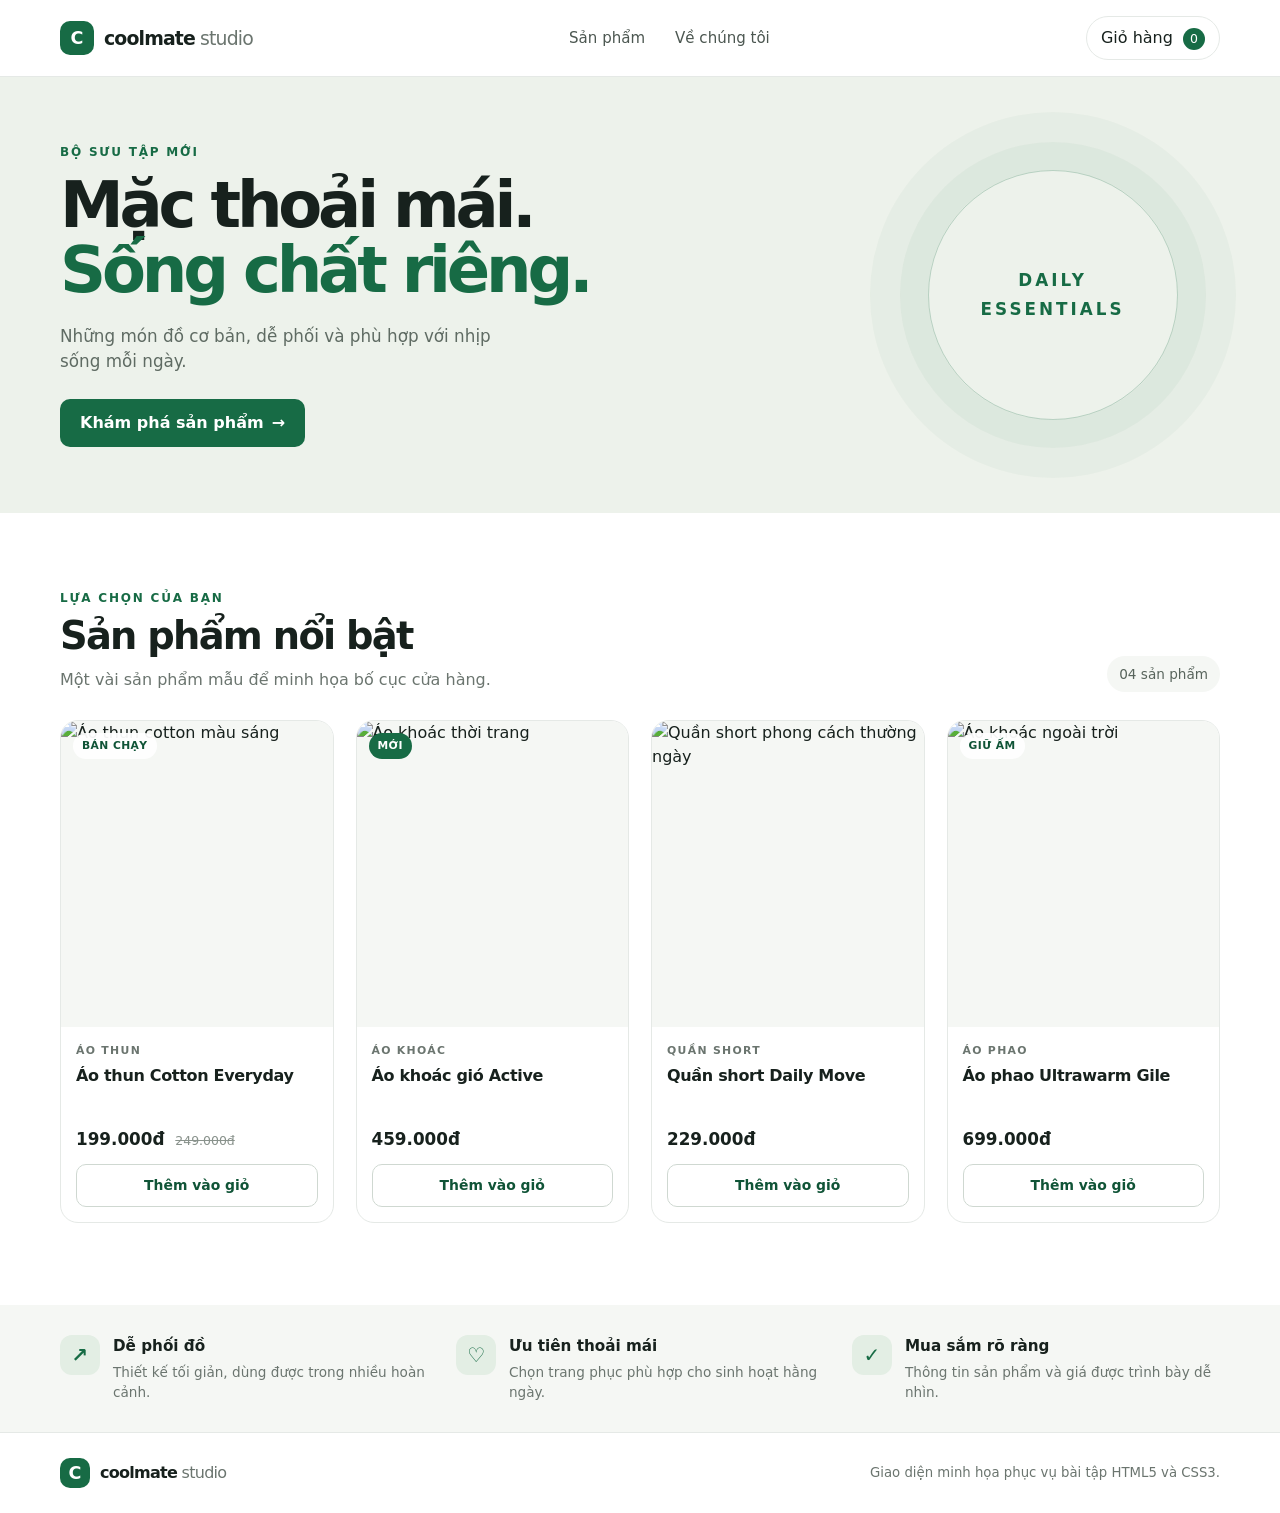
==== index.html @ b69b8ed8 "Add files via upload" ====
<!DOCTYPE html>
<html lang="vi">
<head>
  <meta charset="UTF-8">
  <meta name="viewport" content="width=device-width, initial-scale=1.0">
  <meta name="description" content="Giao diện cửa hàng thời trang mẫu, xây dựng bằng HTML5 và CSS3.">
  <title>Coolmate Studio | Cửa hàng thời trang</title>
  <link rel="stylesheet" href="./style.css">
  <script src="./script.js" defer></script>
</head>
<body>
  <header class="site-header">
    <div class="container header-inner">
      <a class="brand" href="#" aria-label="Coolmate Studio - Trang chủ">
        <span class="brand-mark">C</span>
        <span>coolmate<span class="brand-light"> studio</span></span>
      </a>
      <nav class="main-nav" aria-label="Điều hướng chính">
        <a href="#san-pham">Sản phẩm</a>
        <a href="#uu-diem">Về chúng tôi</a>
      </nav>
      <button class="cart-button" type="button" aria-label="Số sản phẩm trong giỏ">
        Giỏ hàng <span class="cart-count" id="cart-count">0</span>
      </button>
    </div>
  </header>

  <main>
    <section class="hero">
      <div class="container hero-content">
        <p class="eyebrow">BỘ SƯU TẬP MỚI</p>
        <h1>Mặc thoải mái.<br><span>Sống chất riêng.</span></h1>
        <p class="hero-description">Những món đồ cơ bản, dễ phối và phù hợp với nhịp sống mỗi ngày.</p>
        <a class="button button-primary hero-button" href="#san-pham">Khám phá sản phẩm <span aria-hidden="true">→</span></a>
      </div>
      <div class="hero-decoration" aria-hidden="true">
        <span class="deco-circle"></span>
        <span class="deco-label">DAILY<br>ESSENTIALS</span>
      </div>
    </section>

    <section class="product-section container" id="san-pham">
      <div class="section-heading">
        <div>
          <p class="eyebrow">LỰA CHỌN CỦA BẠN</p>
          <h2>Sản phẩm nổi bật</h2>
          <p class="section-description">Một vài sản phẩm mẫu để minh họa bố cục cửa hàng.</p>
        </div>
        <span class="product-total">04 sản phẩm</span>
      </div>

      <div class="product-grid">
        <article class="product-card">
          <a class="product-image image-sand" href="#ao-thun" aria-label="Xem Áo thun Cotton Everyday">
            <span class="product-badge">BÁN CHẠY</span>
            <img src="https://images.unsplash.com/photo-1521572163474-6864f9cf17ab?auto=format&fit=crop&w=900&q=85" alt="Áo thun cotton màu sáng" loading="lazy">
          </a>
          <div class="product-info">
            <p class="product-category">ÁO THUN</p>
            <h3 id="ao-thun">Áo thun Cotton Everyday</h3>
            <div class="product-bottom">
              <p class="product-price">199.000đ <span class="old-price">249.000đ</span></p>
              <button class="button button-outline add-to-cart" type="button" data-product="Áo thun Cotton Everyday">Thêm vào giỏ</button>
            </div>
          </div>
        </article>

        <article class="product-card">
          <a class="product-image image-blue" href="#ao-khoac" aria-label="Xem Áo khoác gió Active">
            <span class="product-badge badge-new">MỚI</span>
            <img src="https://images.unsplash.com/photo-1551028719-00167b16eac5?auto=format&fit=crop&w=900&q=85" alt="Áo khoác thời trang" loading="lazy">
          </a>
          <div class="product-info">
            <p class="product-category">ÁO KHOÁC</p>
            <h3 id="ao-khoac">Áo khoác gió Active</h3>
            <div class="product-bottom">
              <p class="product-price">459.000đ</p>
              <button class="button button-outline add-to-cart" type="button" data-product="Áo khoác gió Active">Thêm vào giỏ</button>
            </div>
          </div>
        </article>

        <article class="product-card">
          <a class="product-image image-green" href="#quan-short" aria-label="Xem Quần short Daily Move">
            <img src="https://images.unsplash.com/photo-1591195853828-11db59a44f6b?auto=format&fit=crop&w=900&q=85" alt="Quần short phong cách thường ngày" loading="lazy">
          </a>
          <div class="product-info">
            <p class="product-category">QUẦN SHORT</p>
            <h3 id="quan-short">Quần short Daily Move</h3>
            <div class="product-bottom">
              <p class="product-price">229.000đ</p>
              <button class="button button-outline add-to-cart" type="button" data-product="Quần short Daily Move">Thêm vào giỏ</button>
            </div>
          </div>
        </article>

        <article class="product-card">
          <a class="product-image image-lilac" href="#ao-phao" aria-label="Xem Áo phao Ultrawarm Gile">
            <span class="product-badge">GIỮ ẤM</span>
            <img src="https://images.unsplash.com/photo-1544923246-77307dd654cb?auto=format&fit=crop&w=900&q=85" alt="Áo khoác ngoài trời" loading="lazy">
          </a>
          <div class="product-info">
            <p class="product-category">ÁO PHAO</p>
            <h3 id="ao-phao">Áo phao Ultrawarm Gile</h3>
            <div class="product-bottom">
              <p class="product-price">699.000đ</p>
              <button class="button button-outline add-to-cart" type="button" data-product="Áo phao Ultrawarm Gile">Thêm vào giỏ</button>
            </div>
          </div>
        </article>
      </div>
    </section>

    <section class="benefits" id="uu-diem">
      <div class="container benefits-grid">
        <div class="benefit-item">
          <span class="benefit-icon" aria-hidden="true">↗</span>
          <div><h3>Dễ phối đồ</h3><p>Thiết kế tối giản, dùng được trong nhiều hoàn cảnh.</p></div>
        </div>
        <div class="benefit-item">
          <span class="benefit-icon" aria-hidden="true">♡</span>
          <div><h3>Ưu tiên thoải mái</h3><p>Chọn trang phục phù hợp cho sinh hoạt hằng ngày.</p></div>
        </div>
        <div class="benefit-item">
          <span class="benefit-icon" aria-hidden="true">✓</span>
          <div><h3>Mua sắm rõ ràng</h3><p>Thông tin sản phẩm và giá được trình bày dễ nhìn.</p></div>
        </div>
      </div>
    </section>
  </main>

  <footer class="site-footer">
    <div class="container footer-inner">
      <a class="brand footer-brand" href="#"><span class="brand-mark">C</span><span>coolmate<span class="brand-light"> studio</span></span></a>
      <p>Giao diện minh họa phục vụ bài tập HTML5 và CSS3.</p>
    </div>
  </footer>

  <div class="toast" id="toast" role="status" aria-live="polite"></div>
</body>
</html>
---- style.css ----
/* =========================
   1. Thiết lập chung
   ========================= */
:root {
  --ink: #17211d;
  --muted: #6b756f;
  --green: #176b45;
  --green-dark: #105437;
  --line: #e5e9e6;
  --surface: #f5f7f4;
  --white: #ffffff;
  --radius: 18px;
  --shadow: 0 12px 30px rgba(23, 33, 29, 0.08);
}

* { box-sizing: border-box; }

html { scroll-behavior: smooth; }

body {
  margin: 0;
  color: var(--ink);
  background: var(--white);
  font-family: Inter, ui-sans-serif, system-ui, -apple-system, BlinkMacSystemFont, "Segoe UI", sans-serif;
  line-height: 1.5;
}

img { display: block; max-width: 100%; }

a { color: inherit; text-decoration: none; }

button { font: inherit; }

.container {
  width: min(1160px, calc(100% - 48px));
  margin-inline: auto;
}

/* =========================
   2. Header và điều hướng
   ========================= */
.site-header {
  position: sticky;
  top: 0;
  z-index: 10;
  background: rgba(255, 255, 255, 0.94);
  border-bottom: 1px solid var(--line);
  backdrop-filter: blur(12px);
}

.header-inner {
  min-height: 76px;
  display: flex;
  align-items: center;
  justify-content: space-between;
  gap: 24px;
}

.brand {
  display: inline-flex;
  align-items: center;
  gap: 10px;
  font-size: 1.18rem;
  font-weight: 850;
  letter-spacing: -0.045em;
  white-space: nowrap;
}

.brand-mark {
  display: grid;
  width: 34px;
  height: 34px;
  place-items: center;
  border-radius: 10px;
  color: var(--white);
  background: var(--green);
  font-size: 1.1rem;
  letter-spacing: 0;
}

.brand-light { color: var(--muted); font-weight: 500; }

.main-nav { display: flex; align-items: center; gap: 30px; }
.main-nav a { color: #4c5751; font-size: 0.94rem; }
.main-nav a:hover { color: var(--green); }

.cart-button {
  border: 1px solid var(--line);
  border-radius: 999px;
  padding: 9px 14px;
  color: var(--ink);
  background: var(--white);
  cursor: pointer;
  white-space: nowrap;
}

.cart-count {
  display: inline-grid;
  min-width: 22px;
  height: 22px;
  margin-left: 5px;
  place-items: center;
  border-radius: 50%;
  color: var(--white);
  background: var(--green);
  font-size: 0.78rem;
}

/* =========================
   3. Hero / banner giới thiệu
   ========================= */
.hero {
  position: relative;
  overflow: hidden;
  min-height: 370px;
  display: flex;
  align-items: center;
  background: #edf2eb;
}

.hero-content { position: relative; z-index: 1; padding-block: 66px; }

.eyebrow {
  margin: 0 0 12px;
  color: var(--green);
  font-size: 0.75rem;
  font-weight: 800;
  letter-spacing: 0.15em;
}

.hero h1 {
  margin: 0;
  max-width: 680px;
  font-size: clamp(2.5rem, 5vw, 4.5rem);
  line-height: 1.02;
  letter-spacing: -0.065em;
}

.hero h1 span { color: var(--green); }

.hero-description {
  max-width: 470px;
  margin: 20px 0 25px;
  color: #5f6b63;
  font-size: 1.05rem;
}

.button {
  display: inline-flex;
  align-items: center;
  justify-content: center;
  gap: 8px;
  min-height: 42px;
  padding: 10px 14px;
  border: 1px solid transparent;
  border-radius: 10px;
  font-weight: 700;
  cursor: pointer;
  transition: background-color 160ms ease, border-color 160ms ease, transform 160ms ease;
}

.button:focus-visible, a:focus-visible, .cart-button:focus-visible {
  outline: 3px solid #91c6a9;
  outline-offset: 3px;
}

.button:active { transform: translateY(1px); }

.button-primary { color: var(--white); background: var(--green); }
.button-primary:hover { background: var(--green-dark); }
.hero-button { min-height: 48px; padding-inline: 19px; }

.hero-decoration {
  position: absolute;
  top: 50%;
  right: max(8%, calc((100vw - 1160px) / 2));
  width: 250px;
  height: 250px;
  transform: translateY(-50%);
}

.deco-circle {
  position: absolute;
  inset: 0;
  border: 1px solid rgba(23, 107, 69, 0.25);
  border-radius: 50%;
  box-shadow: 0 0 0 28px rgba(23, 107, 69, 0.04), 0 0 0 58px rgba(23, 107, 69, 0.035);
}

.deco-label {
  position: absolute;
  inset: 0;
  display: grid;
  place-content: center;
  color: var(--green);
  font-size: 1.05rem;
  font-weight: 850;
  letter-spacing: 0.18em;
  text-align: center;
  line-height: 1.7;
}

/* =========================
   4. Danh sách sản phẩm
   ========================= */
.product-section { padding-block: 76px 82px; }

.section-heading {
  display: flex;
  align-items: end;
  justify-content: space-between;
  gap: 24px;
  margin-bottom: 28px;
}

.section-heading .eyebrow { margin-bottom: 7px; }

.section-heading h2 {
  margin: 0;
  font-size: clamp(1.8rem, 3vw, 2.5rem);
  line-height: 1.15;
  letter-spacing: -0.045em;
}

.section-description { margin: 10px 0 0; color: var(--muted); }

.product-total {
  padding: 8px 12px;
  border-radius: 999px;
  color: #58645c;
  background: var(--surface);
  font-size: 0.85rem;
  white-space: nowrap;
}

.product-grid {
  display: grid;
  grid-template-columns: repeat(4, minmax(0, 1fr));
  gap: 22px;
}

.product-card {
  min-width: 0;
  overflow: hidden;
  border: 1px solid var(--line);
  border-radius: var(--radius);
  background: var(--white);
  transition: box-shadow 180ms ease, transform 180ms ease;
}

.product-card:hover { transform: translateY(-3px); box-shadow: var(--shadow); }

.product-image {
  position: relative;
  display: block;
  overflow: hidden;
  aspect-ratio: 4 / 4.5;
  background: var(--surface);
}

.product-image img {
  width: 100%;
  height: 100%;
  object-fit: cover;
  transition: transform 250ms ease;
}

.product-card:hover .product-image img { transform: scale(1.035); }

.product-badge {
  position: absolute;
  top: 12px;
  left: 12px;
  z-index: 1;
  padding: 5px 9px;
  border-radius: 999px;
  color: var(--green-dark);
  background: rgba(255, 255, 255, 0.94);
  font-size: 0.67rem;
  font-weight: 850;
  letter-spacing: 0.04em;
}

.badge-new { color: #fff; background: var(--green); }

.product-info { padding: 16px 15px 15px; }

.product-category {
  margin: 0 0 5px;
  color: var(--muted);
  font-size: 0.68rem;
  font-weight: 800;
  letter-spacing: 0.12em;
}

.product-info h3 {
  min-height: 48px;
  margin: 0;
  font-size: 1rem;
  line-height: 1.45;
  letter-spacing: -0.02em;
}

.product-bottom {
  display: flex;
  flex-direction: column;
  align-items: stretch;
  gap: 12px;
  margin-top: 15px;
}

.product-price { margin: 0; font-size: 1.05rem; font-weight: 850; }
.old-price { margin-left: 5px; color: #89928c; font-size: 0.78rem; font-weight: 500; text-decoration: line-through; }

.button-outline {
  width: 100%;
  border-color: #cfd8d1;
  color: var(--green-dark);
  background: var(--white);
  font-size: 0.87rem;
}

.button-outline:hover { border-color: var(--green); background: #f0f7f1; }

/* =========================
   5. Khối lợi ích và footer
   ========================= */
.benefits { padding-block: 30px; background: var(--surface); }

.benefits-grid {
  display: grid;
  grid-template-columns: repeat(3, minmax(0, 1fr));
  gap: 28px;
}

.benefit-item { display: flex; align-items: flex-start; gap: 13px; }
.benefit-icon {
  display: grid;
  flex: 0 0 40px;
  width: 40px;
  height: 40px;
  place-items: center;
  border-radius: 12px;
  color: var(--green);
  background: #e3eee4;
  font-size: 1.25rem;
  font-weight: 800;
}

.benefit-item h3 { margin: 0 0 4px; font-size: 0.95rem; }
.benefit-item p { margin: 0; color: var(--muted); font-size: 0.85rem; }

.site-footer { border-top: 1px solid var(--line); }
.footer-inner {
  display: flex;
  align-items: center;
  justify-content: space-between;
  gap: 20px;
  padding-block: 25px;
}
.footer-brand { font-size: 1rem; }
.footer-brand .brand-mark { width: 30px; height: 30px; }
.footer-inner p { margin: 0; color: var(--muted); font-size: 0.83rem; }

/* Thông báo nhỏ khi thêm sản phẩm vào giỏ */
.toast {
  position: fixed;
  right: 22px;
  bottom: 22px;
  z-index: 20;
  max-width: min(360px, calc(100% - 32px));
  padding: 13px 17px;
  border-radius: 12px;
  color: var(--white);
  background: #17211d;
  box-shadow: var(--shadow);
  opacity: 0;
  pointer-events: none;
  transform: translateY(10px);
  transition: opacity 180ms ease, transform 180ms ease;
}

.toast.is-visible { opacity: 1; transform: translateY(0); }

/* =========================
   6. Responsive
   ========================= */
@media (max-width: 980px) {
  .product-grid { grid-template-columns: repeat(2, minmax(0, 1fr)); gap: 18px; }
  .hero-decoration { right: 7%; width: 190px; height: 190px; }
  .product-section { padding-block: 58px 64px; }
}

@media (max-width: 640px) {
  .container { width: min(100% - 32px, 520px); }
  .header-inner { min-height: 66px; gap: 10px; }
  .brand { gap: 7px; font-size: 1rem; }
  .brand-mark { width: 30px; height: 30px; }
  .main-nav { display: none; }
  .cart-button { padding: 7px 10px; font-size: 0.82rem; }
  .hero { min-height: 330px; }
  .hero-content { padding-block: 50px; }
  .hero h1 { font-size: clamp(2.35rem, 12vw, 3.25rem); }
  .hero-description { max-width: 330px; font-size: 0.94rem; }
  .hero-decoration { top: auto; right: -35px; bottom: -75px; width: 155px; height: 155px; transform: none; opacity: 0.55; }
  .deco-label { font-size: 0.72rem; }
  .product-section { padding-block: 45px 50px; }
  .section-heading { align-items: flex-start; margin-bottom: 20px; }
  .section-description { max-width: 270px; font-size: 0.88rem; }
  .product-total { margin-top: 6px; padding: 6px 8px; font-size: 0.72rem; }
  .product-grid { grid-template-columns: repeat(2, minmax(0, 1fr)); gap: 12px; }
  .product-card { border-radius: 13px; }
  .product-image { aspect-ratio: 4 / 4.6; }
  .product-badge { top: 8px; left: 8px; padding: 4px 7px; font-size: 0.58rem; }
  .product-info { padding: 12px 10px 11px; }
  .product-info h3 { min-height: 44px; font-size: 0.88rem; }
  .product-category { font-size: 0.6rem; }
  .product-bottom { gap: 10px; margin-top: 12px; }
  .product-price { font-size: 0.92rem; }
  .old-price { display: block; margin: 2px 0 0; font-size: 0.72rem; }
  .button-outline { min-height: 40px; padding: 8px 5px; font-size: 0.76rem; }
  .benefits-grid { grid-template-columns: 1fr; gap: 20px; }
  .footer-inner { align-items: flex-start; flex-direction: column; gap: 12px; }
  .footer-inner p { line-height: 1.6; }
}

@media (prefers-reduced-motion: reduce) {
  *, *::before, *::after {
    scroll-behavior: auto !important;
    transition-duration: 0.01ms !important;
    animation-duration: 0.01ms !important;
  }
}

/* Sinh viên tự điều chỉnh: Căn đều chiều cao thẻ và nút mua hàng */
.product-card {
  display: flex;
  flex-direction: column;
  height: 100%;
}

.product-card button, 
.btn-add-to-cart {
  margin-top: auto;
}
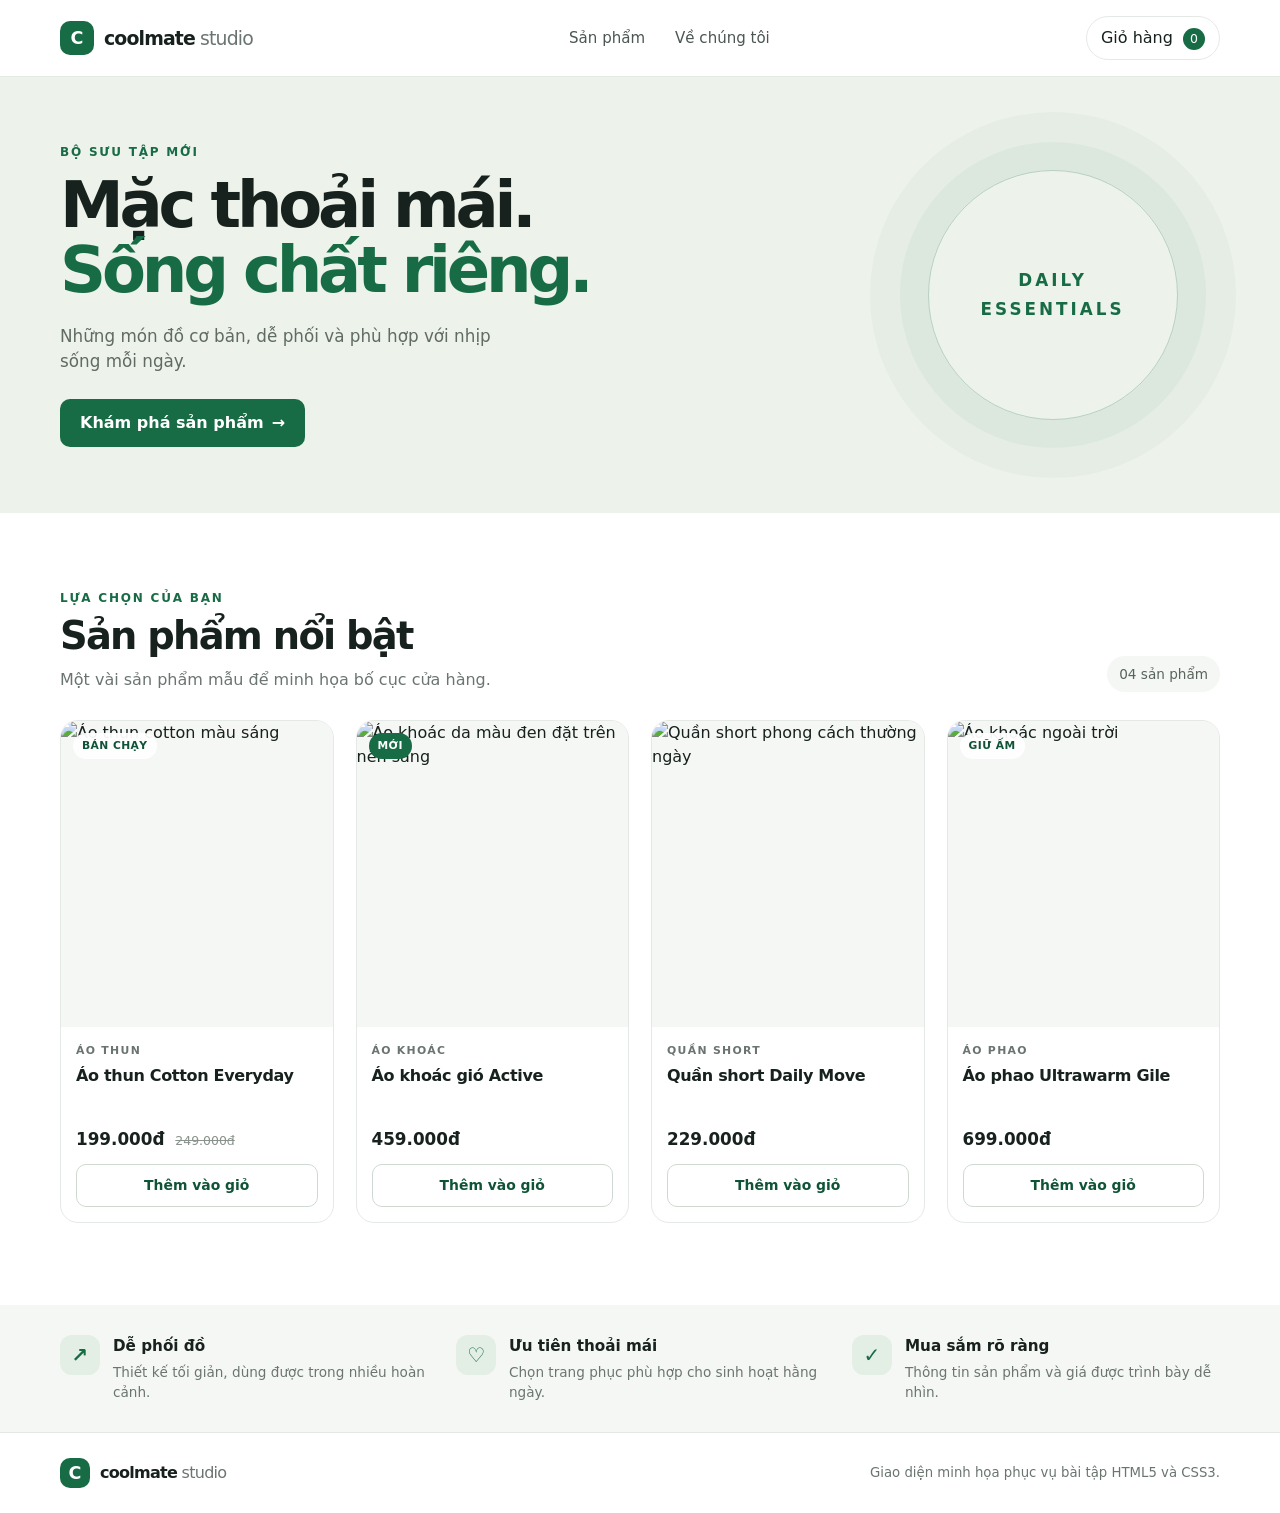
==== commit a34d6d54: "Update index.html" ====
--- a/index.html
+++ b/index.html
@@ -1,11 +1,20 @@
 <!DOCTYPE html>
 <html lang="vi">
 <head>
+  <!-- Google tag (gtag.js) -->
+<script async src="https://www.googletagmanager.com/gtag/js?id=G-C4F3C93R4S"></script>
+<script>
+  window.dataLayer = window.dataLayer || [];
+  function gtag(){dataLayer.push(arguments);}
+  gtag('js', new Date());
+
+  gtag('config', 'G-C4F3C93R4S');
+</script>
   <meta charset="UTF-8">
   <meta name="viewport" content="width=device-width, initial-scale=1.0">
   <meta name="description" content="Giao diện cửa hàng thời trang mẫu, xây dựng bằng HTML5 và CSS3.">
   <title>Coolmate Studio | Cửa hàng thời trang</title>
-  <link rel="stylesheet" href="./style.css">
+ <link rel="stylesheet" href="css/style.css">
   <script src="./script.js" defer></script>
 </head>
 <body>
@@ -68,7 +77,7 @@
         <article class="product-card">
           <a class="product-image image-blue" href="#ao-khoac" aria-label="Xem Áo khoác gió Active">
             <span class="product-badge badge-new">MỚI</span>
-            <img src="https://images.unsplash.com/photo-1551028719-00167b16eac5?auto=format&fit=crop&w=900&q=85" alt="Áo khoác thời trang" loading="lazy">
+            <img src="https://images.unsplash.com/photo-1551028719-00167b16eac5?auto=format&fit=crop&w=900&q=85" alt="Áo khoác da màu đen đặt trên nền sáng" loading="lazy">
           </a>
           <div class="product-info">
             <p class="product-category">ÁO KHOÁC</p>
--- a/css/style.css
+++ b/css/style.css
@@ -0,0 +1,445 @@
+/* =========================
+   1. Thiết lập chung
+   ========================= */
+:root {
+  --ink: #17211d;
+  --muted: #6b756f;
+  --green: #176b45;
+  --green-dark: #105437;
+  --line: #e5e9e6;
+  --surface: #f5f7f4;
+  --white: #ffffff;
+  --radius: 18px;
+  --shadow: 0 12px 30px rgba(23, 33, 29, 0.08);
+}
+
+* { box-sizing: border-box; }
+
+html { scroll-behavior: smooth; }
+
+body {
+  margin: 0;
+  color: var(--ink);
+  background: var(--white);
+  font-family: Inter, ui-sans-serif, system-ui, -apple-system, BlinkMacSystemFont, "Segoe UI", sans-serif;
+  line-height: 1.5;
+}
+
+img { display: block; max-width: 100%; }
+
+a { color: inherit; text-decoration: none; }
+
+button { font: inherit; }
+
+.container {
+  width: min(1160px, calc(100% - 48px));
+  margin-inline: auto;
+}
+
+/* =========================
+   2. Header và điều hướng
+   ========================= */
+.site-header {
+  position: sticky;
+  top: 0;
+  z-index: 10;
+  background: rgba(255, 255, 255, 0.94);
+  border-bottom: 1px solid var(--line);
+  backdrop-filter: blur(12px);
+}
+
+.header-inner {
+  min-height: 76px;
+  display: flex;
+  align-items: center;
+  justify-content: space-between;
+  gap: 24px;
+}
+
+.brand {
+  display: inline-flex;
+  align-items: center;
+  gap: 10px;
+  font-size: 1.18rem;
+  font-weight: 850;
+  letter-spacing: -0.045em;
+  white-space: nowrap;
+}
+
+.brand-mark {
+  display: grid;
+  width: 34px;
+  height: 34px;
+  place-items: center;
+  border-radius: 10px;
+  color: var(--white);
+  background: var(--green);
+  font-size: 1.1rem;
+  letter-spacing: 0;
+}
+
+.brand-light { color: var(--muted); font-weight: 500; }
+
+.main-nav { display: flex; align-items: center; gap: 30px; }
+.main-nav a { color: #4c5751; font-size: 0.94rem; }
+.main-nav a:hover { color: var(--green); }
+
+.cart-button {
+  border: 1px solid var(--line);
+  border-radius: 999px;
+  padding: 9px 14px;
+  color: var(--ink);
+  background: var(--white);
+  cursor: pointer;
+  white-space: nowrap;
+}
+
+.cart-count {
+  display: inline-grid;
+  min-width: 22px;
+  height: 22px;
+  margin-left: 5px;
+  place-items: center;
+  border-radius: 50%;
+  color: var(--white);
+  background: var(--green);
+  font-size: 0.78rem;
+}
+
+/* =========================
+   3. Hero / banner giới thiệu
+   ========================= */
+.hero {
+  position: relative;
+  overflow: hidden;
+  min-height: 370px;
+  display: flex;
+  align-items: center;
+  background: #edf2eb;
+}
+
+.hero-content { position: relative; z-index: 1; padding-block: 66px; }
+
+.eyebrow {
+  margin: 0 0 12px;
+  color: var(--green);
+  font-size: 0.75rem;
+  font-weight: 800;
+  letter-spacing: 0.15em;
+}
+
+.hero h1 {
+  margin: 0;
+  max-width: 680px;
+  font-size: clamp(2.5rem, 5vw, 4.5rem);
+  line-height: 1.02;
+  letter-spacing: -0.065em;
+}
+
+.hero h1 span { color: var(--green); }
+
+.hero-description {
+  max-width: 470px;
+  margin: 20px 0 25px;
+  color: #5f6b63;
+  font-size: 1.05rem;
+}
+
+.button {
+  display: inline-flex;
+  align-items: center;
+  justify-content: center;
+  gap: 8px;
+  min-height: 42px;
+  padding: 10px 14px;
+  border: 1px solid transparent;
+  border-radius: 10px;
+  font-weight: 700;
+  cursor: pointer;
+  transition: background-color 160ms ease, border-color 160ms ease, transform 160ms ease;
+}
+
+.button:focus-visible, a:focus-visible, .cart-button:focus-visible {
+  outline: 3px solid #91c6a9;
+  outline-offset: 3px;
+}
+
+.button:active { transform: translateY(1px); }
+
+.button-primary { color: var(--white); background: var(--green); }
+.button-primary:hover { background: var(--green-dark); }
+.hero-button { min-height: 48px; padding-inline: 19px; }
+
+.hero-decoration {
+  position: absolute;
+  top: 50%;
+  right: max(8%, calc((100vw - 1160px) / 2));
+  width: 250px;
+  height: 250px;
+  transform: translateY(-50%);
+}
+
+.deco-circle {
+  position: absolute;
+  inset: 0;
+  border: 1px solid rgba(23, 107, 69, 0.25);
+  border-radius: 50%;
+  box-shadow: 0 0 0 28px rgba(23, 107, 69, 0.04), 0 0 0 58px rgba(23, 107, 69, 0.035);
+}
+
+.deco-label {
+  position: absolute;
+  inset: 0;
+  display: grid;
+  place-content: center;
+  color: var(--green);
+  font-size: 1.05rem;
+  font-weight: 850;
+  letter-spacing: 0.18em;
+  text-align: center;
+  line-height: 1.7;
+}
+
+/* =========================
+   4. Danh sách sản phẩm
+   ========================= */
+.product-section { padding-block: 76px 82px; }
+
+.section-heading {
+  display: flex;
+  align-items: end;
+  justify-content: space-between;
+  gap: 24px;
+  margin-bottom: 28px;
+}
+
+.section-heading .eyebrow { margin-bottom: 7px; }
+
+.section-heading h2 {
+  margin: 0;
+  font-size: clamp(1.8rem, 3vw, 2.5rem);
+  line-height: 1.15;
+  letter-spacing: -0.045em;
+}
+
+.section-description { margin: 10px 0 0; color: var(--muted); }
+
+.product-total {
+  padding: 8px 12px;
+  border-radius: 999px;
+  color: #58645c;
+  background: var(--surface);
+  font-size: 0.85rem;
+  white-space: nowrap;
+}
+
+.product-grid {
+  display: grid;
+  grid-template-columns: repeat(4, minmax(0, 1fr));
+  gap: 22px;
+}
+
+.product-card {
+  min-width: 0;
+  overflow: hidden;
+  border: 1px solid var(--line);
+  border-radius: var(--radius);
+  background: var(--white);
+  transition: box-shadow 180ms ease, transform 180ms ease;
+}
+
+.product-card:hover { transform: translateY(-3px); box-shadow: var(--shadow); }
+
+.product-image {
+  position: relative;
+  display: block;
+  overflow: hidden;
+  aspect-ratio: 4 / 4.5;
+  background: var(--surface);
+}
+
+.product-image img {
+  width: 100%;
+  height: 100%;
+  object-fit: cover;
+  transition: transform 250ms ease;
+}
+
+.product-card:hover .product-image img { transform: scale(1.035); }
+
+.product-badge {
+  position: absolute;
+  top: 12px;
+  left: 12px;
+  z-index: 1;
+  padding: 5px 9px;
+  border-radius: 999px;
+  color: var(--green-dark);
+  background: rgba(255, 255, 255, 0.94);
+  font-size: 0.67rem;
+  font-weight: 850;
+  letter-spacing: 0.04em;
+}
+
+.badge-new { color: #fff; background: var(--green); }
+
+.product-info { padding: 16px 15px 15px; }
+
+.product-category {
+  margin: 0 0 5px;
+  color: var(--muted);
+  font-size: 0.68rem;
+  font-weight: 800;
+  letter-spacing: 0.12em;
+}
+
+.product-info h3 {
+  min-height: 48px;
+  margin: 0;
+  font-size: 1rem;
+  line-height: 1.45;
+  letter-spacing: -0.02em;
+}
+
+.product-bottom {
+  display: flex;
+  flex-direction: column;
+  align-items: stretch;
+  gap: 12px;
+  margin-top: 15px;
+}
+
+.product-price { margin: 0; font-size: 1.05rem; font-weight: 850; }
+.old-price { margin-left: 5px; color: #89928c; font-size: 0.78rem; font-weight: 500; text-decoration: line-through; }
+
+.button-outline {
+  width: 100%;
+  border-color: #cfd8d1;
+  color: var(--green-dark);
+  background: var(--white);
+  font-size: 0.87rem;
+}
+
+.button-outline:hover { border-color: var(--green); background: #f0f7f1; }
+
+/* =========================
+   5. Khối lợi ích và footer
+   ========================= */
+.benefits { padding-block: 30px; background: var(--surface); }
+
+.benefits-grid {
+  display: grid;
+  grid-template-columns: repeat(3, minmax(0, 1fr));
+  gap: 28px;
+}
+
+.benefit-item { display: flex; align-items: flex-start; gap: 13px; }
+.benefit-icon {
+  display: grid;
+  flex: 0 0 40px;
+  width: 40px;
+  height: 40px;
+  place-items: center;
+  border-radius: 12px;
+  color: var(--green);
+  background: #e3eee4;
+  font-size: 1.25rem;
+  font-weight: 800;
+}
+
+.benefit-item h3 { margin: 0 0 4px; font-size: 0.95rem; }
+.benefit-item p { margin: 0; color: var(--muted); font-size: 0.85rem; }
+
+.site-footer { border-top: 1px solid var(--line); }
+.footer-inner {
+  display: flex;
+  align-items: center;
+  justify-content: space-between;
+  gap: 20px;
+  padding-block: 25px;
+}
+.footer-brand { font-size: 1rem; }
+.footer-brand .brand-mark { width: 30px; height: 30px; }
+.footer-inner p { margin: 0; color: var(--muted); font-size: 0.83rem; }
+
+/* Thông báo nhỏ khi thêm sản phẩm vào giỏ */
+.toast {
+  position: fixed;
+  right: 22px;
+  bottom: 22px;
+  z-index: 20;
+  max-width: min(360px, calc(100% - 32px));
+  padding: 13px 17px;
+  border-radius: 12px;
+  color: var(--white);
+  background: #17211d;
+  box-shadow: var(--shadow);
+  opacity: 0;
+  pointer-events: none;
+  transform: translateY(10px);
+  transition: opacity 180ms ease, transform 180ms ease;
+}
+
+.toast.is-visible { opacity: 1; transform: translateY(0); }
+
+/* =========================
+   6. Responsive
+   ========================= */
+@media (max-width: 980px) {
+  .product-grid { grid-template-columns: repeat(2, minmax(0, 1fr)); gap: 18px; }
+  .hero-decoration { right: 7%; width: 190px; height: 190px; }
+  .product-section { padding-block: 58px 64px; }
+}
+
+@media (max-width: 640px) {
+  .container { width: min(100% - 32px, 520px); }
+  .header-inner { min-height: 66px; gap: 10px; }
+  .brand { gap: 7px; font-size: 1rem; }
+  .brand-mark { width: 30px; height: 30px; }
+  .main-nav { display: none; }
+  .cart-button { padding: 7px 10px; font-size: 0.82rem; }
+  .hero { min-height: 330px; }
+  .hero-content { padding-block: 50px; }
+  .hero h1 { font-size: clamp(2.35rem, 12vw, 3.25rem); }
+  .hero-description { max-width: 330px; font-size: 0.94rem; }
+  .hero-decoration { top: auto; right: -35px; bottom: -75px; width: 155px; height: 155px; transform: none; opacity: 0.55; }
+  .deco-label { font-size: 0.72rem; }
+  .product-section { padding-block: 45px 50px; }
+  .section-heading { align-items: flex-start; margin-bottom: 20px; }
+  .section-description { max-width: 270px; font-size: 0.88rem; }
+  .product-total { margin-top: 6px; padding: 6px 8px; font-size: 0.72rem; }
+  .product-grid { grid-template-columns: repeat(2, minmax(0, 1fr)); gap: 12px; }
+  .product-card { border-radius: 13px; }
+  .product-image { aspect-ratio: 4 / 4.6; }
+  .product-badge { top: 8px; left: 8px; padding: 4px 7px; font-size: 0.58rem; }
+  .product-info { padding: 12px 10px 11px; }
+  .product-info h3 { min-height: 44px; font-size: 0.88rem; }
+  .product-category { font-size: 0.6rem; }
+  .product-bottom { gap: 10px; margin-top: 12px; }
+  .product-price { font-size: 0.92rem; }
+  .old-price { display: block; margin: 2px 0 0; font-size: 0.72rem; }
+  .button-outline { min-height: 40px; padding: 8px 5px; font-size: 0.76rem; }
+  .benefits-grid { grid-template-columns: 1fr; gap: 20px; }
+  .footer-inner { align-items: flex-start; flex-direction: column; gap: 12px; }
+  .footer-inner p { line-height: 1.6; }
+}
+
+@media (prefers-reduced-motion: reduce) {
+  *, *::before, *::after {
+    scroll-behavior: auto !important;
+    transition-duration: 0.01ms !important;
+    animation-duration: 0.01ms !important;
+  }
+}
+
+/* Sinh viên tự điều chỉnh: Căn đều chiều cao thẻ và nút mua hàng */
+.product-card {
+  display: flex;
+  flex-direction: column;
+  height: 100%;
+}
+
+.product-card button, 
+.btn-add-to-cart {
+  margin-top: auto;
+}
